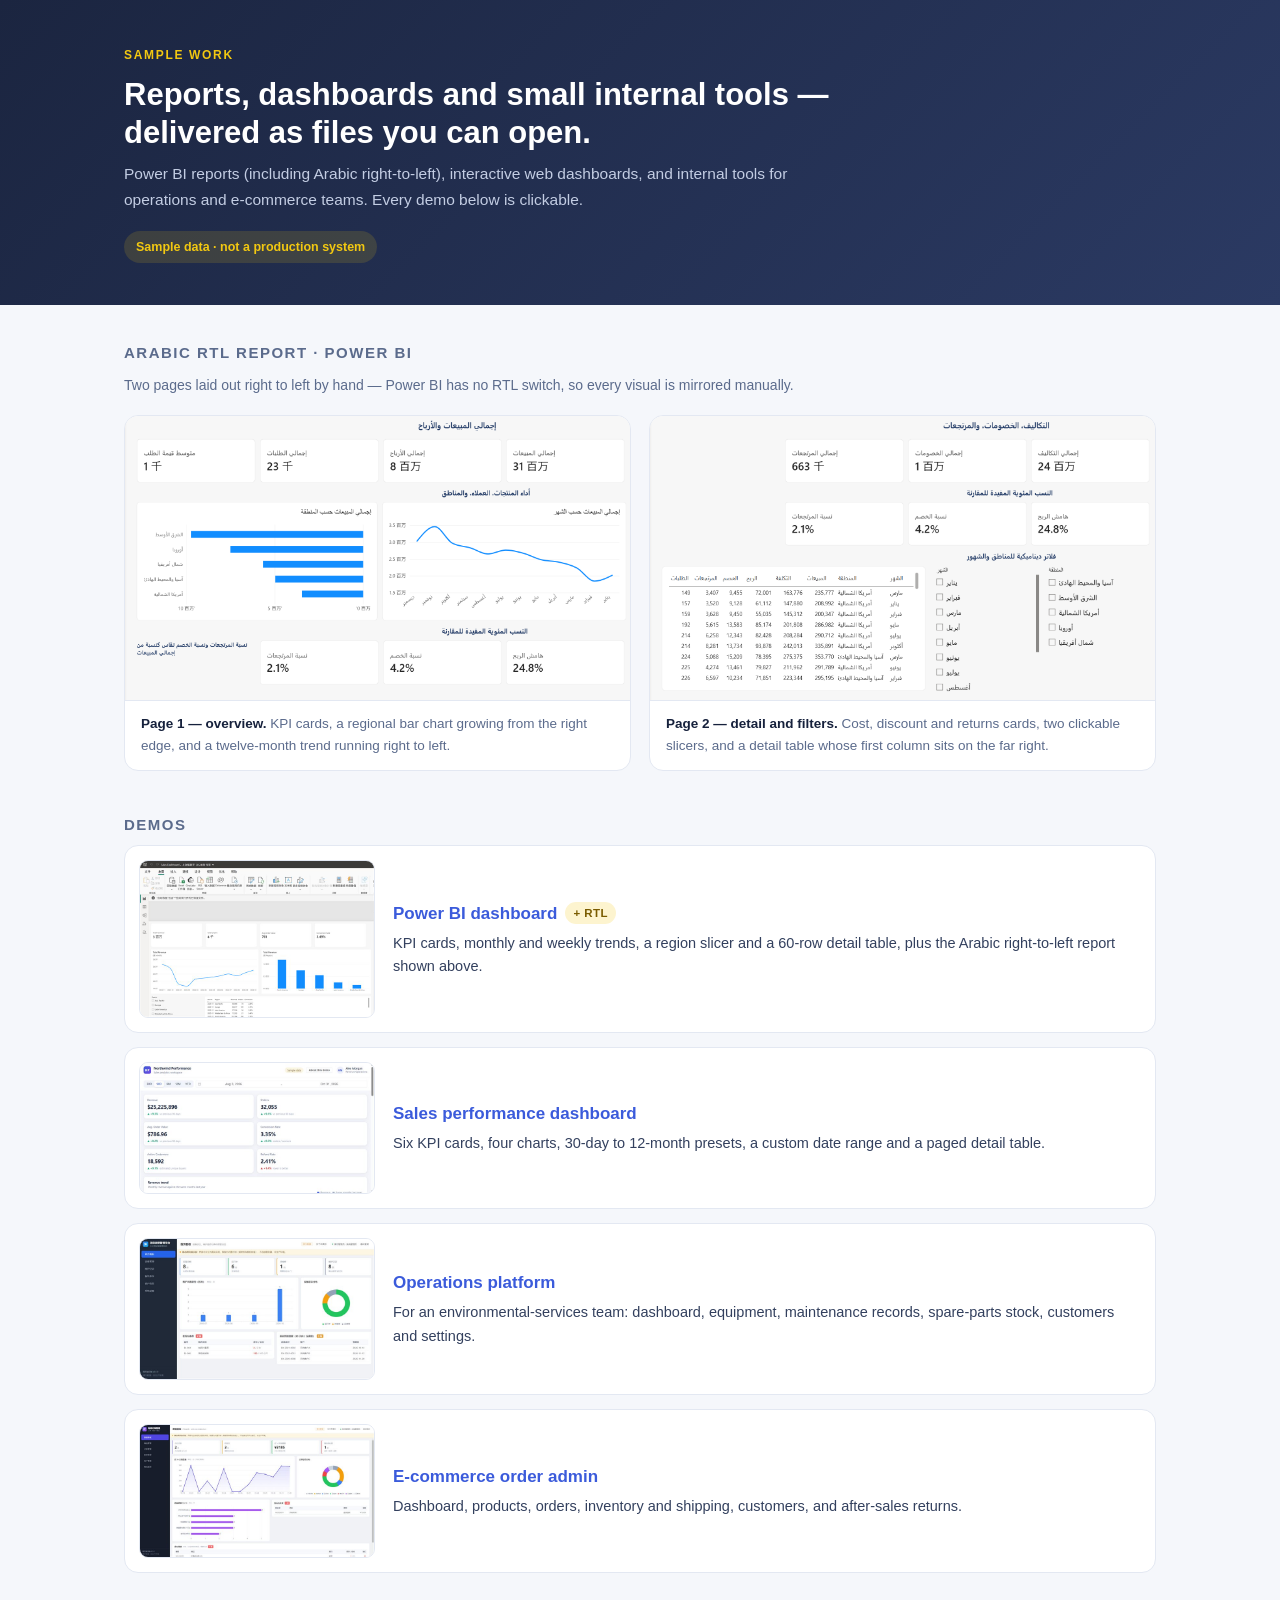
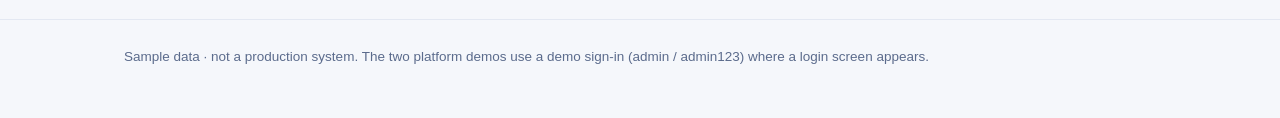
==== index.html @ 60c9c41d "Add English landing page listing all four demos" ====
<!DOCTYPE html>
<html lang="en">
<head>
<meta charset="utf-8">
<meta name="viewport" content="width=device-width, initial-scale=1">
<title>Demos · Sample work</title>
<style>
  :root{
    --ink:#16213c; --sub:#5b6b8c; --line:#e3e8f2; --bg:#f5f7fb;
    --brand:#f2c811; --card:#ffffff;
  }
  *{box-sizing:border-box}
  body{margin:0;background:var(--bg);color:var(--ink);
    font:16px/1.65 -apple-system,BlinkMacSystemFont,"Segoe UI",Roboto,Helvetica,Arial,sans-serif}
  .wrap{max-width:1080px;margin:0 auto;padding:0 24px}
  a{color:#3b5bdb;text-decoration:none}
  a:hover{text-decoration:underline}
  header{background:linear-gradient(135deg,#1b2540,#2b3a63);color:#fff;padding:46px 0 42px}
  header .kicker{font-size:12px;letter-spacing:.14em;text-transform:uppercase;color:#f2c811;font-weight:600}
  header h1{margin:10px 0 10px;font-size:31px;line-height:1.22;font-weight:700;max-width:760px}
  header p{margin:0;color:#c3cde3;font-size:15.5px;max-width:720px}
  .badge{display:inline-block;margin-top:18px;padding:6px 12px;border-radius:999px;
    background:rgba(242,200,17,.14);color:#f2c811;font-size:12.5px;font-weight:600}
  section{padding:36px 0 6px}
  h2{font-size:15px;letter-spacing:.1em;text-transform:uppercase;color:var(--sub);
    margin:0 0 8px;font-weight:700}
  .note{font-size:14px;color:var(--sub);margin:0 0 18px;max-width:760px}
  figure{margin:0;background:var(--card);border:1px solid var(--line);
    border-radius:14px;overflow:hidden}
  figure img{display:block;width:100%;height:auto}
  figcaption{padding:12px 16px;font-size:13.5px;color:var(--sub);border-top:1px solid var(--line)}
  figcaption b{color:var(--ink)}
  .grid2{display:grid;grid-template-columns:1fr 1fr;gap:18px}
  .demos{list-style:none;margin:0;padding:0}
  .demos li{display:flex;gap:18px;align-items:center;background:var(--card);
    border:1px solid var(--line);border-radius:14px;padding:14px;margin-bottom:14px}
  .demos .shot{flex:0 0 236px}
  .demos .shot img{display:block;width:100%;height:auto;border-radius:9px;border:1px solid var(--line)}
  .demos h3{margin:0 0 4px;font-size:17px;font-weight:700}
  .demos p{margin:0;font-size:14.5px;color:#33405e}
  .tag{display:inline-block;margin-left:8px;padding:2px 8px;border-radius:999px;
    background:rgba(242,200,17,.2);color:#7a5c00;font-size:11.5px;font-weight:700;
    letter-spacing:.04em;text-transform:uppercase;vertical-align:2px}
  footer{border-top:1px solid var(--line);padding:26px 0 50px;margin-top:26px;
    font-size:13.5px;color:var(--sub)}
  @media (max-width:760px){
    .grid2{grid-template-columns:1fr}
    .demos li{display:block}
    .demos .shot{flex:none;margin-bottom:12px}
    header h1{font-size:24px}
  }
</style>
</head>
<body>

<header>
  <div class="wrap">
    <div class="kicker">Sample work</div>
    <h1>Reports, dashboards and small internal tools — delivered as files you can open.</h1>
    <p>Power BI reports (including Arabic right-to-left), interactive web dashboards, and internal tools
       for operations and e-commerce teams. Every demo below is clickable.</p>
    <span class="badge">Sample data · not a production system</span>
  </div>
</header>

<section>
  <div class="wrap">
    <h2>Arabic RTL report · Power BI</h2>
    <p class="note">
      Two pages laid out right to left by hand — Power BI has no RTL switch, so every visual is mirrored manually.
    </p>
    <div class="grid2">
      <figure>
        <img src="rtl-page1.png" alt="Page one of an Arabic right-to-left Power BI report: KPI cards, a regional bar chart growing from the right edge, and a month trend running right to left">
        <figcaption>
          <b>Page 1 — overview.</b> KPI cards, a regional bar chart growing from the right edge,
          and a twelve-month trend running right to left.
        </figcaption>
      </figure>
      <figure>
        <img src="rtl-page2.png" alt="Page two of the same Arabic report: cost, discount and returns cards, two slicers, and a detail table with the month column on the far right">
        <figcaption>
          <b>Page 2 — detail and filters.</b> Cost, discount and returns cards, two clickable slicers,
          and a detail table whose first column sits on the far right.
        </figcaption>
      </figure>
    </div>
  </div>
</section>

<section>
  <div class="wrap">
    <h2>Demos</h2>
    <ul class="demos">
      <li>
        <a class="shot" href="powerbi/"><img src="thumb-powerbi.jpg" alt="Power BI report demo: KPI cards, revenue trend, revenue by region and a detail table"></a>
        <div>
          <h3><a href="powerbi/">Power BI dashboard</a><span class="tag">+ RTL</span></h3>
          <p>KPI cards, monthly and weekly trends, a region slicer and a 60-row detail table,
             plus the Arabic right-to-left report shown above.</p>
        </div>
      </li>
      <li>
        <a class="shot" href="dashboard/"><img src="thumb-dashboard.jpg" alt="Sales performance dashboard with six KPI cards and four charts"></a>
        <div>
          <h3><a href="dashboard/">Sales performance dashboard</a></h3>
          <p>Six KPI cards, four charts, 30-day to 12-month presets, a custom date range and a paged detail table.</p>
        </div>
      </li>
      <li>
        <a class="shot" href="huanbao/"><img src="thumb-huanbao.jpg" alt="Operations platform demo: dashboard, equipment, maintenance and spare parts screens"></a>
        <div>
          <h3><a href="huanbao/">Operations platform</a></h3>
          <p>For an environmental-services team: dashboard, equipment, maintenance records,
             spare-parts stock, customers and settings.</p>
        </div>
      </li>
      <li>
        <a class="shot" href="dianshang/"><img src="thumb-dianshang.jpg" alt="E-commerce order admin demo: dashboard, products, orders, inventory and returns screens"></a>
        <div>
          <h3><a href="dianshang/">E-commerce order admin</a></h3>
          <p>Dashboard, products, orders, inventory and shipping, customers, and after-sales returns.</p>
        </div>
      </li>
    </ul>
  </div>
</section>

<footer>
  <div class="wrap">
    Sample data · not a production system. The two platform demos use a demo sign-in
    (admin / admin123) where a login screen appears.
  </div>
</footer>

</body>
</html>
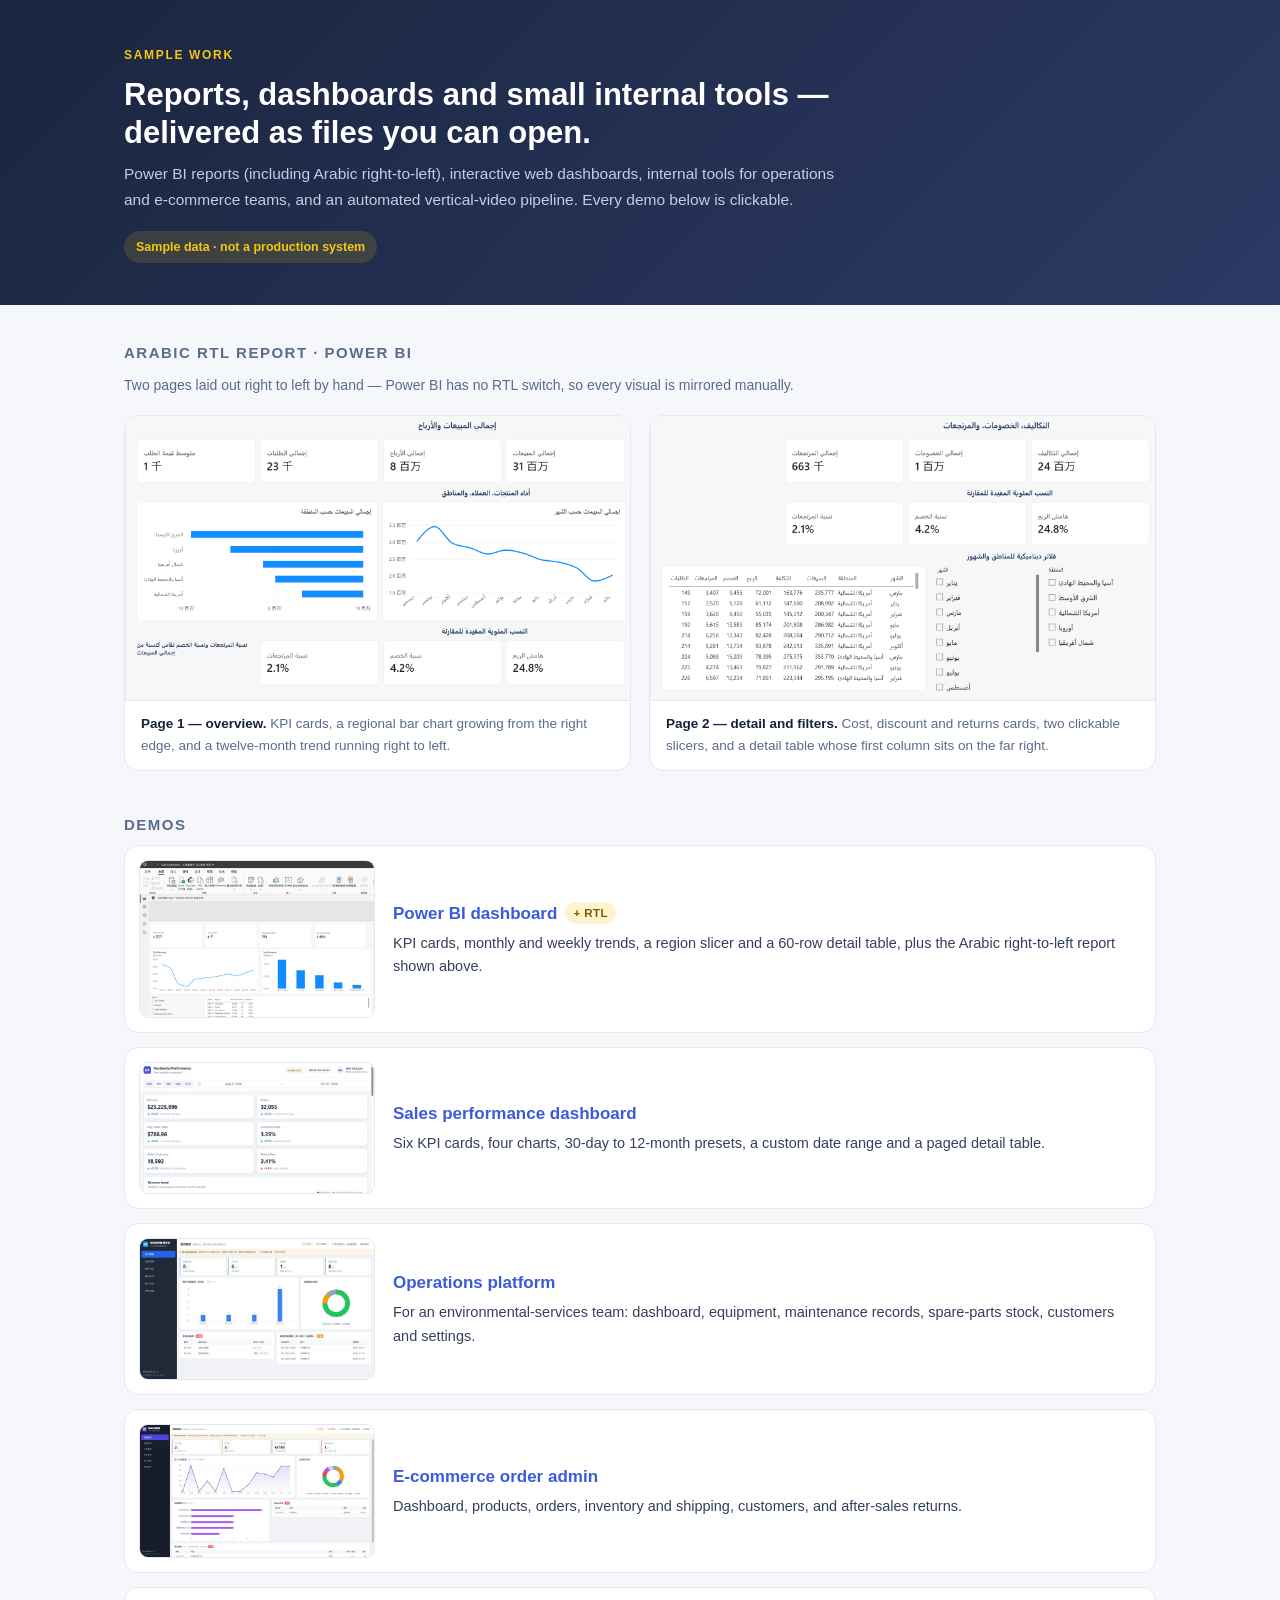
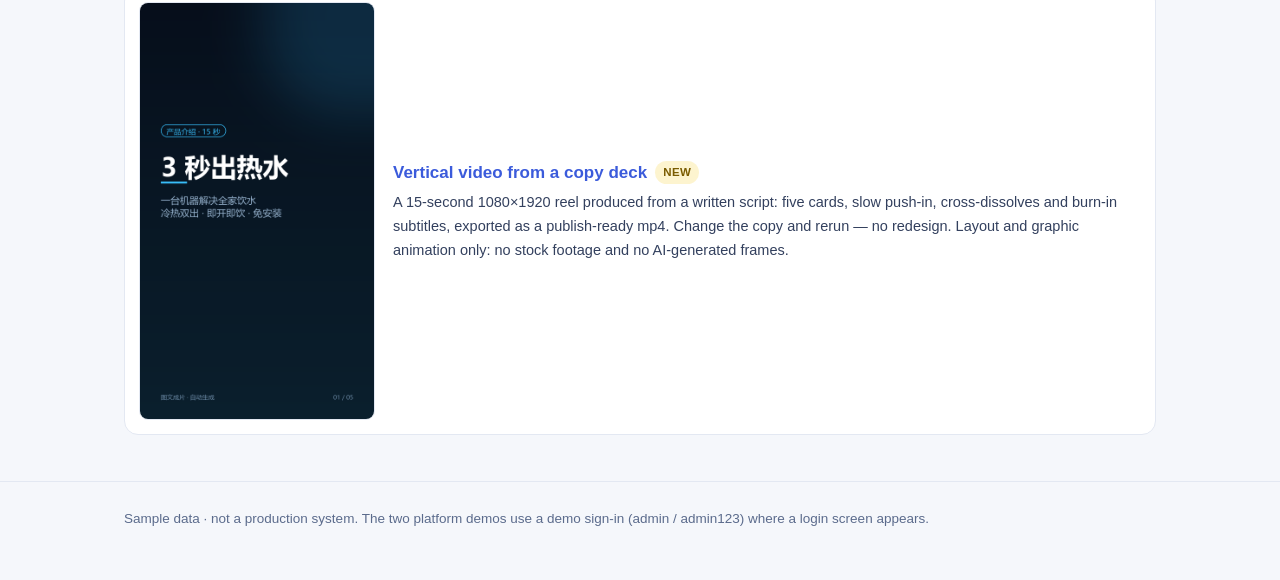
==== commit 9992c55c: "Add vertical video demo (automated card reel) to portfolio" ====
--- a/index.html
+++ b/index.html
@@ -57,8 +57,8 @@
   <div class="wrap">
     <div class="kicker">Sample work</div>
     <h1>Reports, dashboards and small internal tools — delivered as files you can open.</h1>
-    <p>Power BI reports (including Arabic right-to-left), interactive web dashboards, and internal tools
-       for operations and e-commerce teams. Every demo below is clickable.</p>
+    <p>Power BI reports (including Arabic right-to-left), interactive web dashboards, internal tools
+       for operations and e-commerce teams, and an automated vertical-video pipeline. Every demo below is clickable.</p>
     <span class="badge">Sample data · not a production system</span>
   </div>
 </header>
@@ -122,6 +122,15 @@
           <p>Dashboard, products, orders, inventory and shipping, customers, and after-sales returns.</p>
         </div>
       </li>
+      <li>
+        <a class="shot" href="ai-video/"><img src="ai-video/poster.png" alt="A vertical 9:16 video card with a headline and a subtitle bar"></a>
+        <div>
+          <h3><a href="ai-video/">Vertical video from a copy deck</a><span class="tag">New</span></h3>
+          <p>A 15-second 1080×1920 reel produced from a written script: five cards, slow push-in,
+             cross-dissolves and burn-in subtitles, exported as a publish-ready mp4. Change the copy and rerun —
+             no redesign. Layout and graphic animation only: no stock footage and no AI-generated frames.</p>
+        </div>
+      </li>
     </ul>
   </div>
 </section>
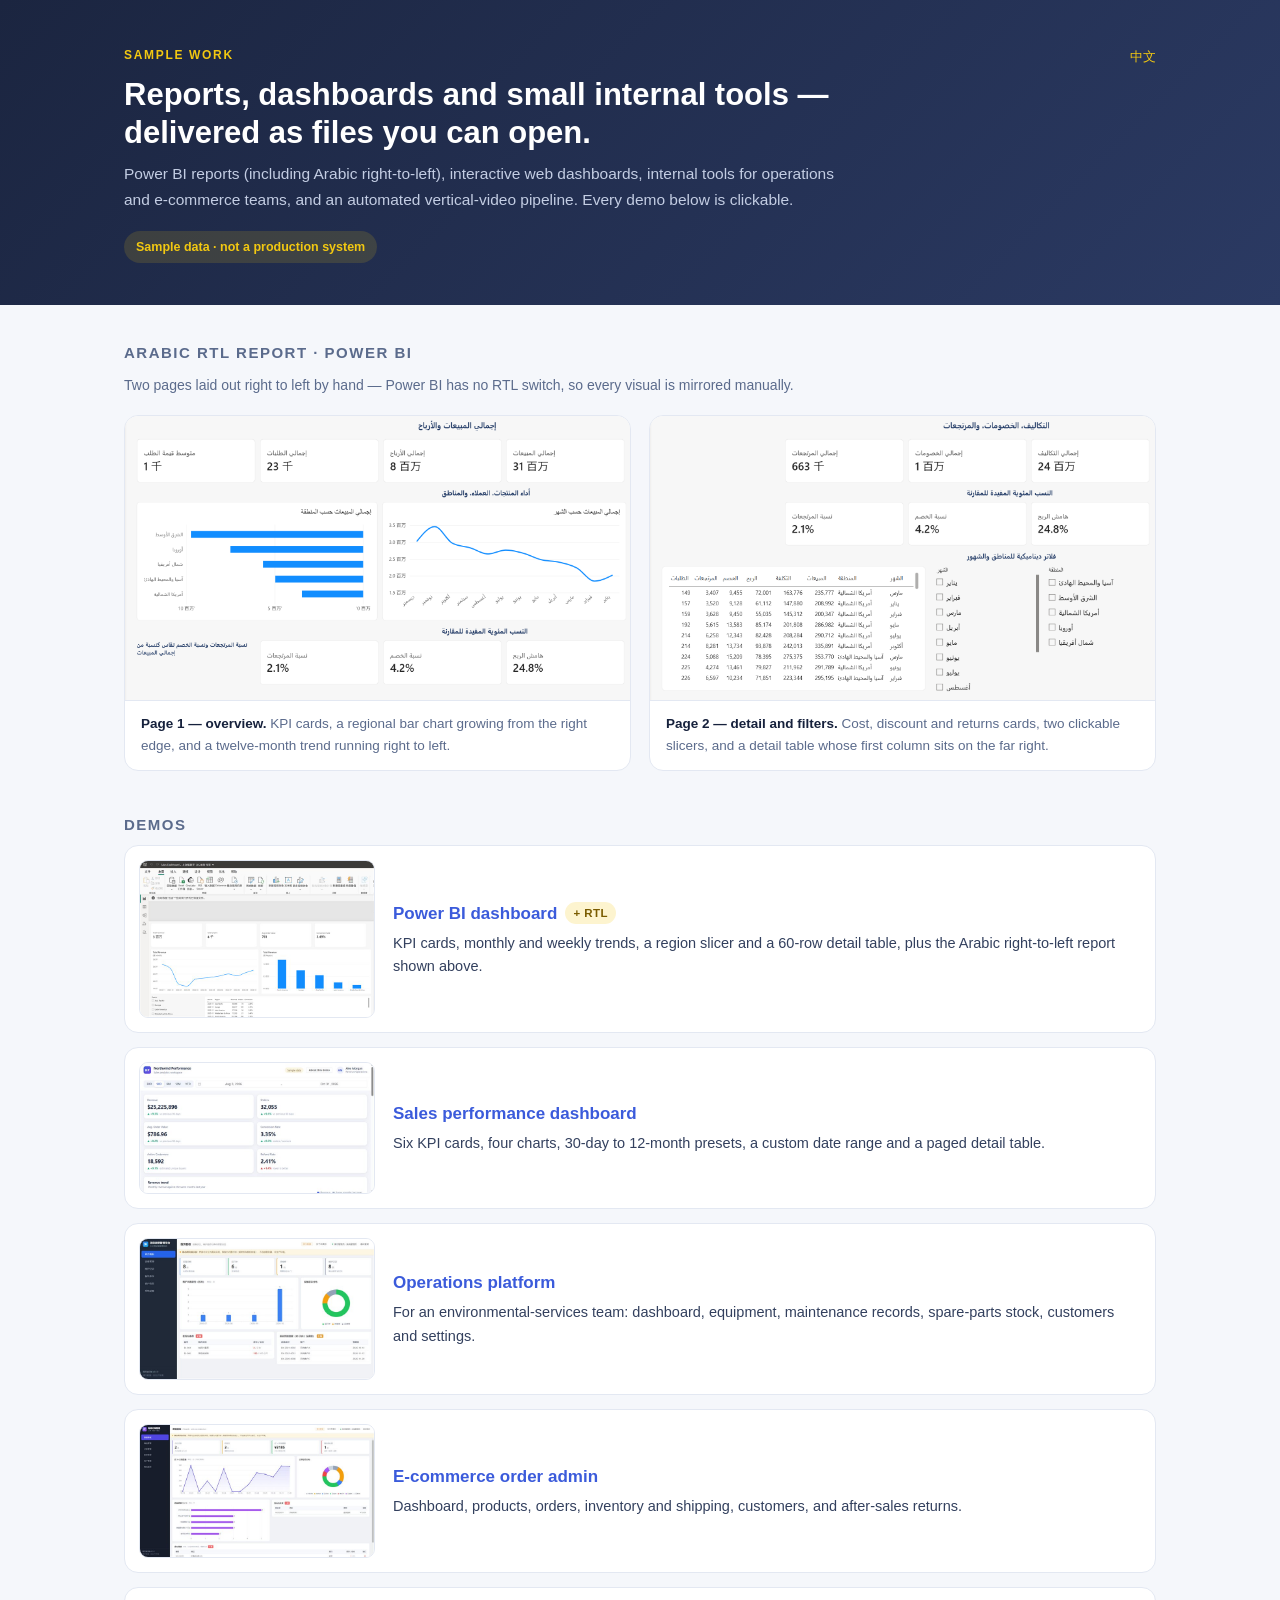
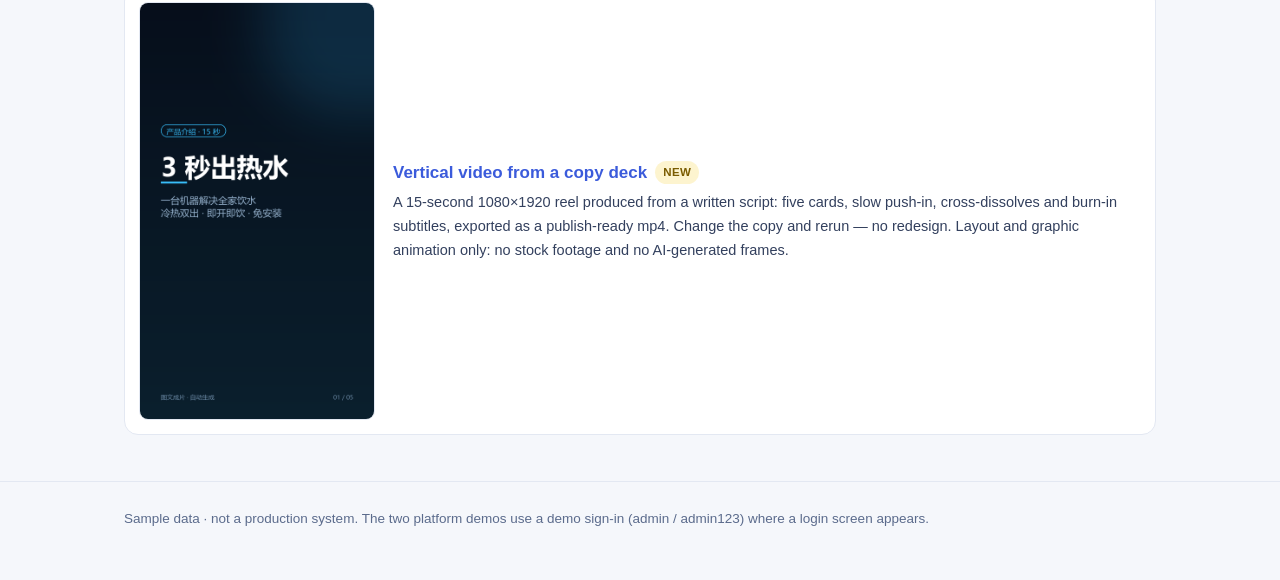
==== commit 3022cdd2: "Add Chinese version (zh.html) and language switcher" ====
--- a/index.html
+++ b/index.html
@@ -19,6 +19,8 @@
   header .kicker{font-size:12px;letter-spacing:.14em;text-transform:uppercase;color:#f2c811;font-weight:600}
   header h1{margin:10px 0 10px;font-size:31px;line-height:1.22;font-weight:700;max-width:760px}
   header p{margin:0;color:#c3cde3;font-size:15.5px;max-width:720px}
+  .lang{float:right;font-size:13px;color:#c3cde3}
+  .lang a{color:#f2c811}
   .badge{display:inline-block;margin-top:18px;padding:6px 12px;border-radius:999px;
     background:rgba(242,200,17,.14);color:#f2c811;font-size:12.5px;font-weight:600}
   section{padding:36px 0 6px}
@@ -55,6 +57,7 @@
 
 <header>
   <div class="wrap">
+    <div class="lang"><a href="zh.html">中文</a></div>
     <div class="kicker">Sample work</div>
     <h1>Reports, dashboards and small internal tools — delivered as files you can open.</h1>
     <p>Power BI reports (including Arabic right-to-left), interactive web dashboards, internal tools
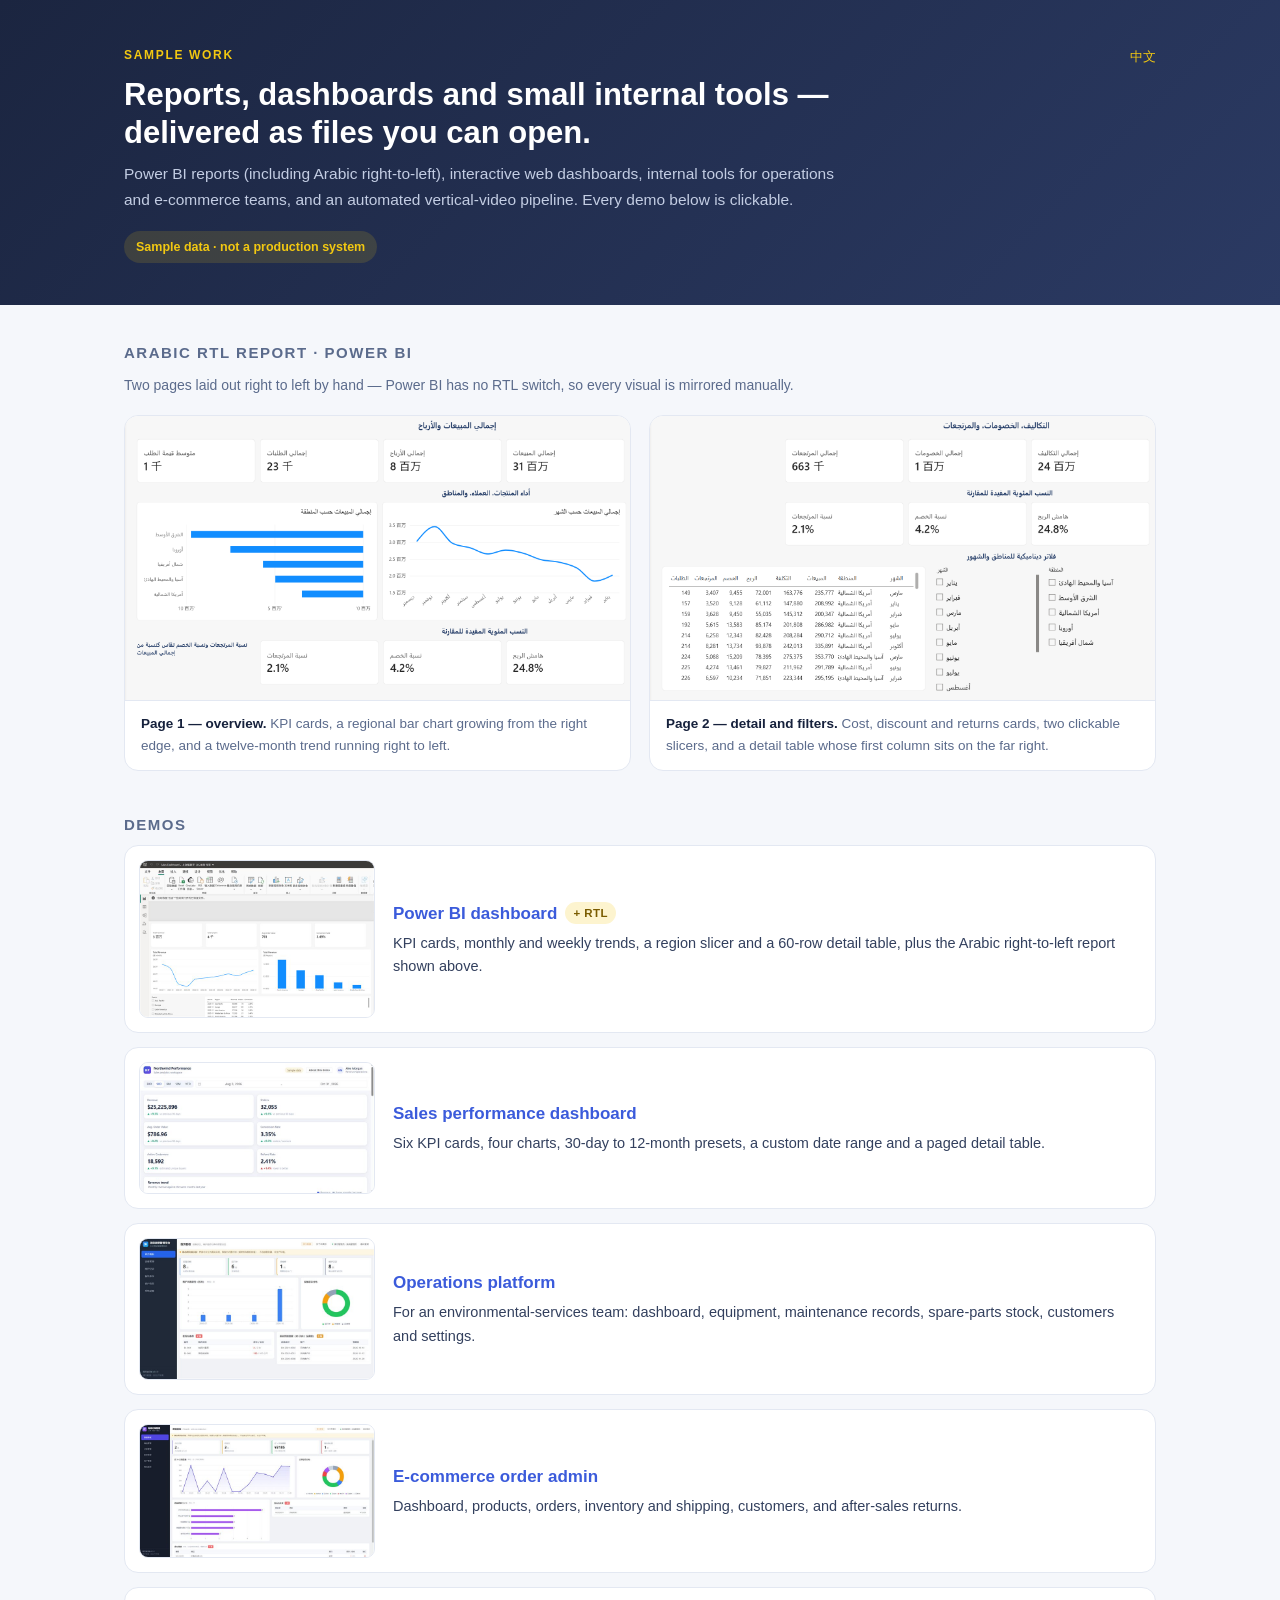
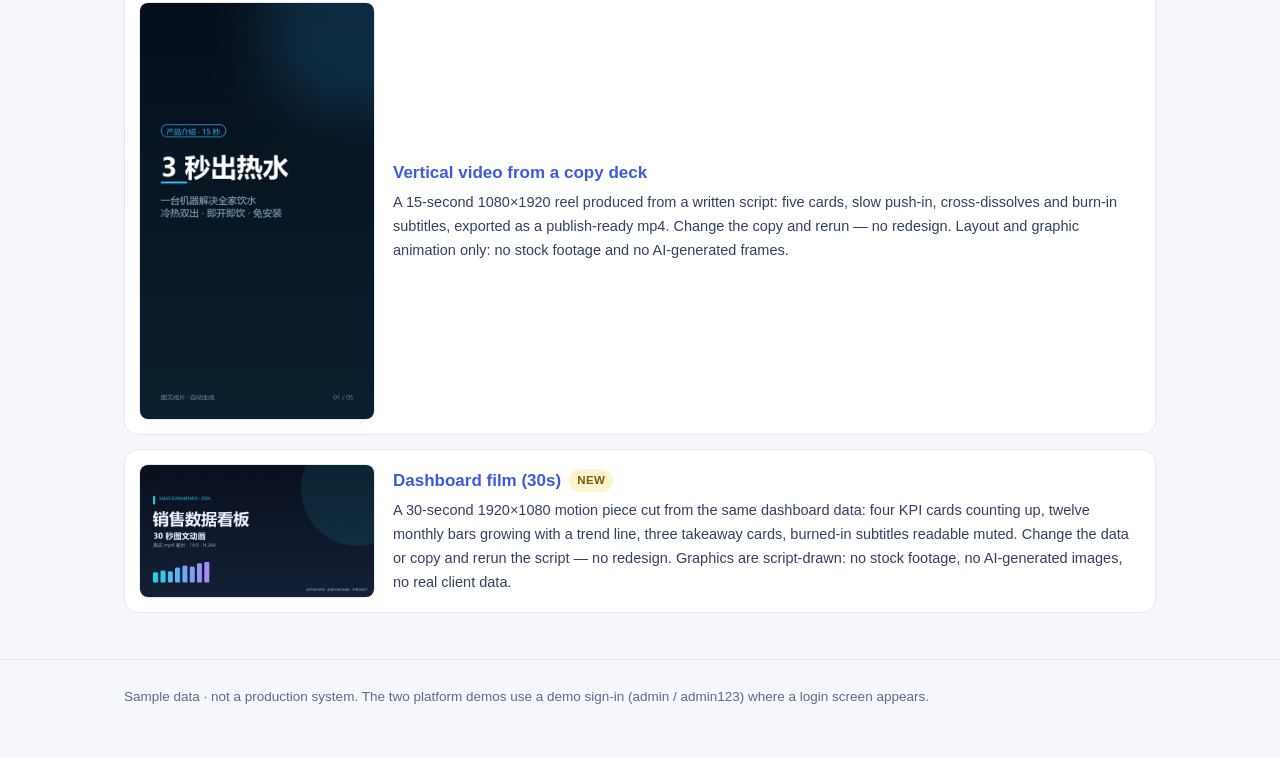
==== commit 395297fc: "Add 30s dashboard film demo with three cover options" ====
--- a/index.html
+++ b/index.html
@@ -128,10 +128,20 @@
       <li>
         <a class="shot" href="ai-video/"><img src="ai-video/poster.png" alt="A vertical 9:16 video card with a headline and a subtitle bar"></a>
         <div>
-          <h3><a href="ai-video/">Vertical video from a copy deck</a><span class="tag">New</span></h3>
+          <h3><a href="ai-video/">Vertical video from a copy deck</a></h3>
           <p>A 15-second 1080×1920 reel produced from a written script: five cards, slow push-in,
              cross-dissolves and burn-in subtitles, exported as a publish-ready mp4. Change the copy and rerun —
              no redesign. Layout and graphic animation only: no stock footage and no AI-generated frames.</p>
+        </div>
+      </li>
+      <li>
+        <a class="shot" href="dashboard-video/"><img src="dashboard-video/poster.png" alt="A 16:9 cover card for a 30-second dashboard film with the title and a sample-data corner mark"></a>
+        <div>
+          <h3><a href="dashboard-video/">Dashboard film (30s)</a><span class="tag">New</span></h3>
+          <p>A 30-second 1920×1080 motion piece cut from the same dashboard data: four KPI cards counting up,
+              twelve monthly bars growing with a trend line, three takeaway cards, burned-in subtitles readable muted.
+              Change the data or copy and rerun the script — no redesign. Graphics are script-drawn:
+              no stock footage, no AI-generated images, no real client data.</p>
         </div>
       </li>
     </ul>
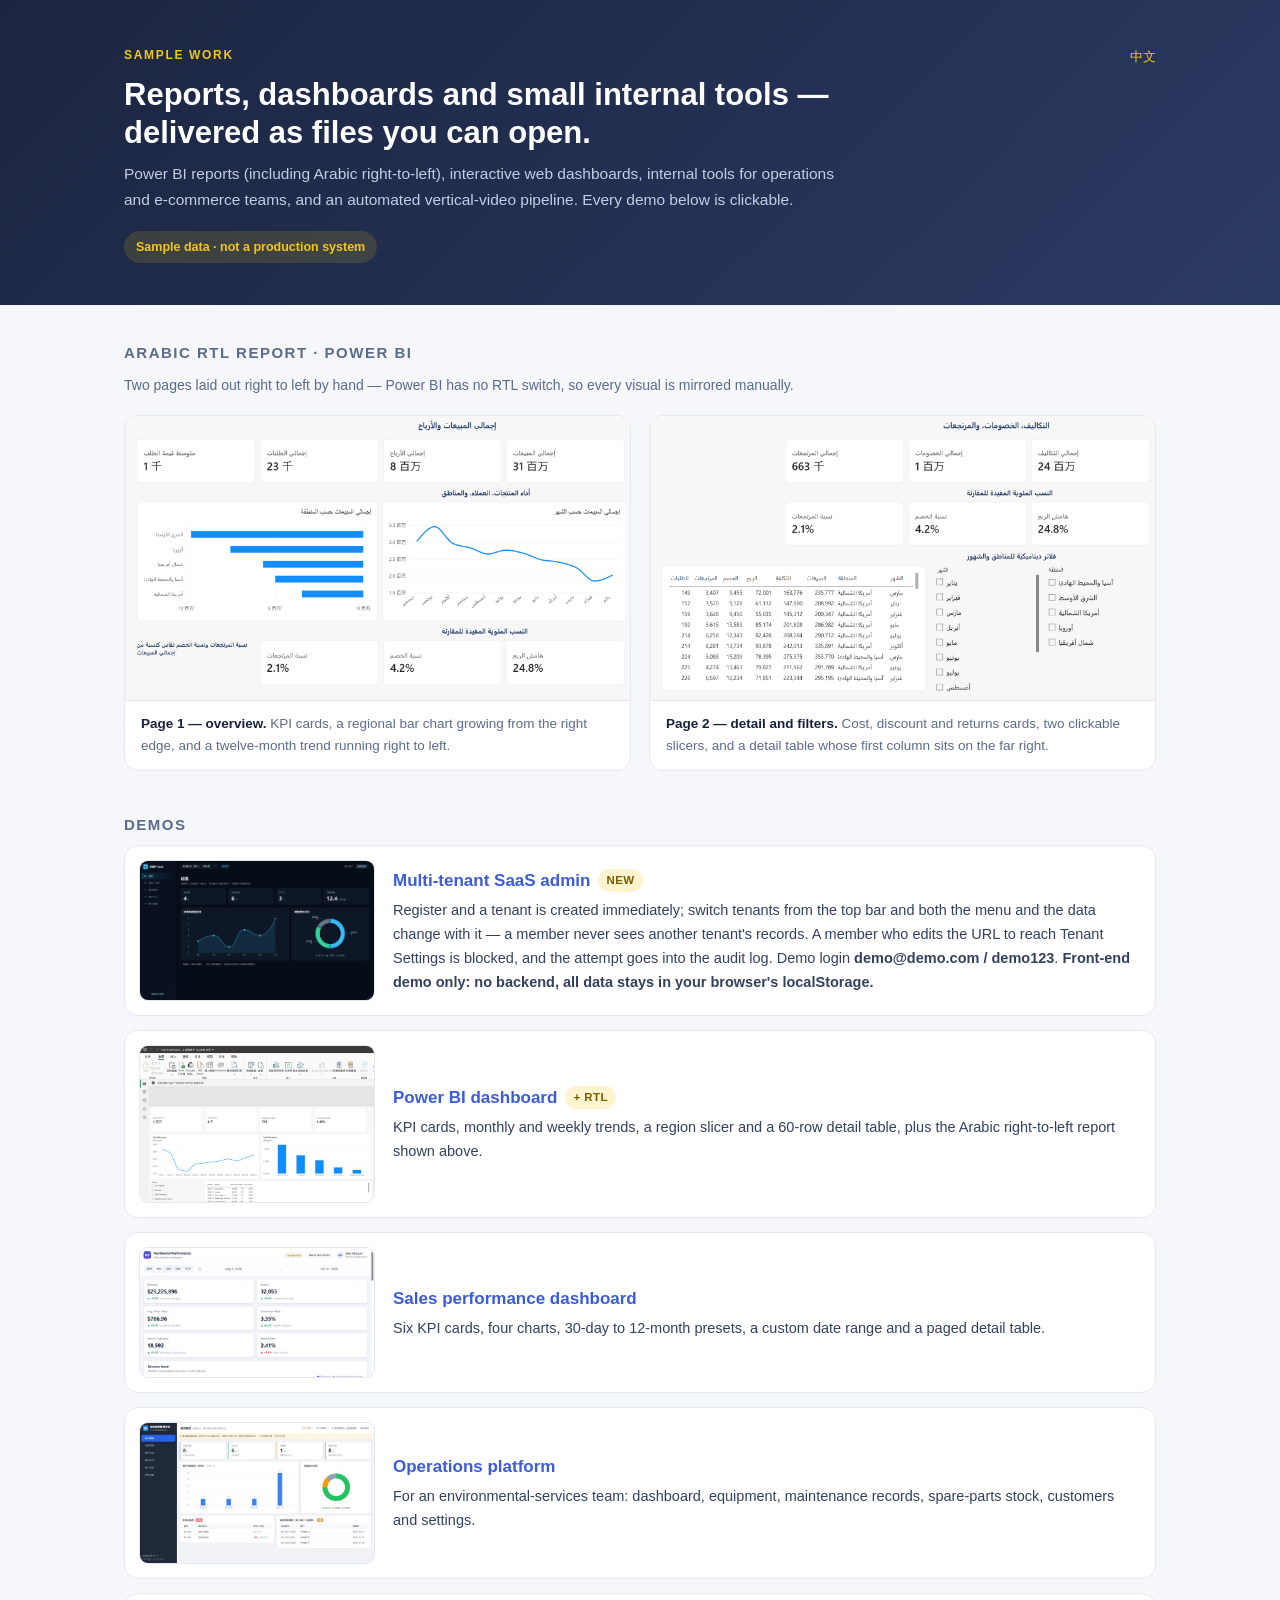
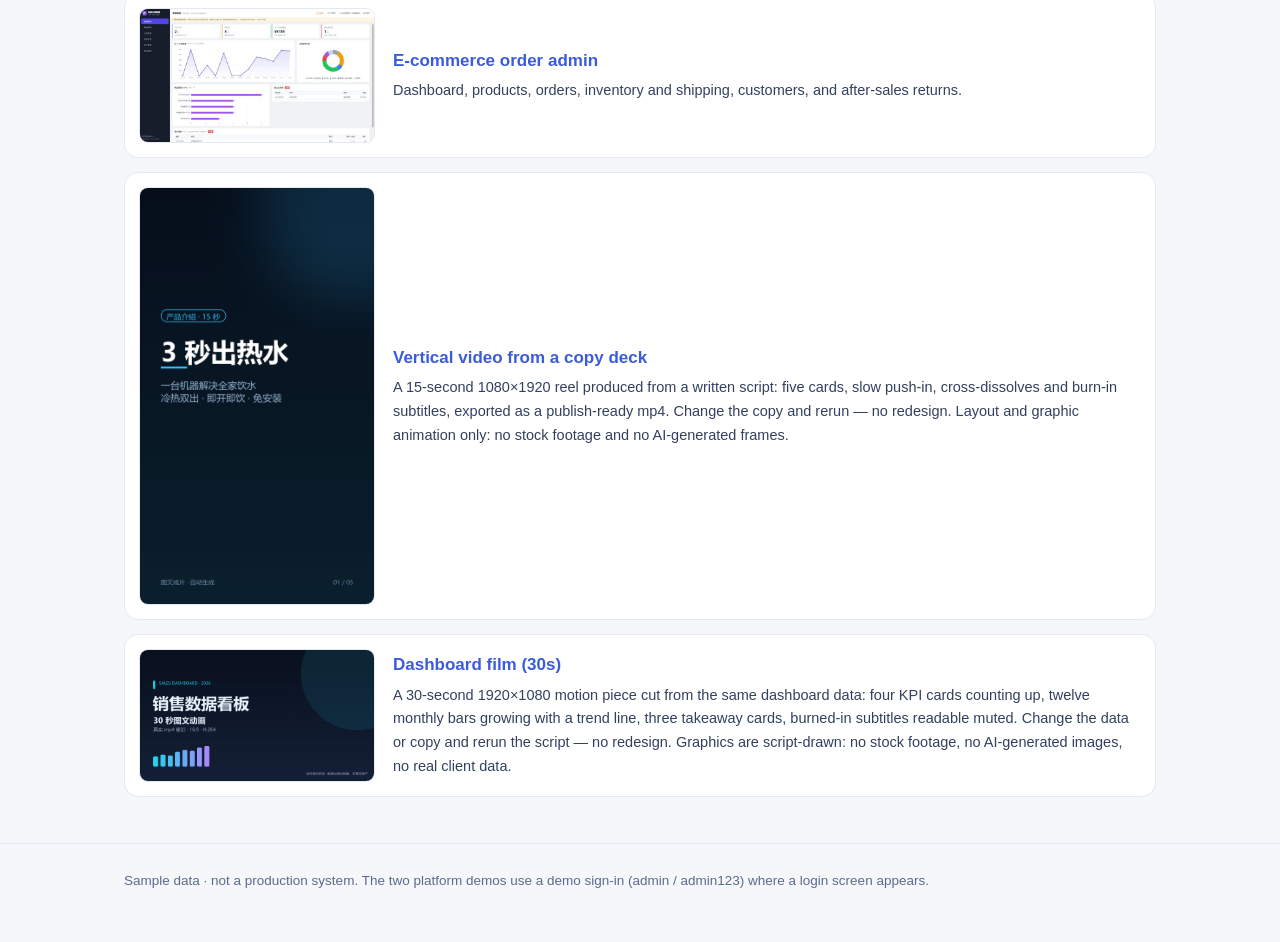
==== commit 3d5fbc3e: "Add multi-tenant SaaS admin demo (front-end only)" ====
--- a/index.html
+++ b/index.html
@@ -96,6 +96,16 @@
     <h2>Demos</h2>
     <ul class="demos">
       <li>
+        <a class="shot" href="saas-demo/"><img src="saas-demo/thumb-saas.png" alt="Multi-tenant SaaS admin demo: overview screen with KPI cards and charts"></a>
+        <div>
+          <h3><a href="saas-demo/">Multi-tenant SaaS admin</a><span class="tag">New</span></h3>
+          <p>Register and a tenant is created immediately; switch tenants from the top bar and both the menu and the data change with it —
+             a member never sees another tenant's records. A member who edits the URL to reach Tenant Settings is blocked, and the attempt
+             goes into the audit log. Demo login <b>demo@demo.com / demo123</b>.
+             <b>Front-end demo only: no backend, all data stays in your browser's localStorage.</b></p>
+        </div>
+      </li>
+      <li>
         <a class="shot" href="powerbi/"><img src="thumb-powerbi.jpg" alt="Power BI report demo: KPI cards, revenue trend, revenue by region and a detail table"></a>
         <div>
           <h3><a href="powerbi/">Power BI dashboard</a><span class="tag">+ RTL</span></h3>
@@ -137,7 +147,7 @@
       <li>
         <a class="shot" href="dashboard-video/"><img src="dashboard-video/poster.png" alt="A 16:9 cover card for a 30-second dashboard film with the title and a sample-data corner mark"></a>
         <div>
-          <h3><a href="dashboard-video/">Dashboard film (30s)</a><span class="tag">New</span></h3>
+          <h3><a href="dashboard-video/">Dashboard film (30s)</a></h3>
           <p>A 30-second 1920×1080 motion piece cut from the same dashboard data: four KPI cards counting up,
               twelve monthly bars growing with a trend line, three takeaway cards, burned-in subtitles readable muted.
               Change the data or copy and rerun the script — no redesign. Graphics are script-drawn:
